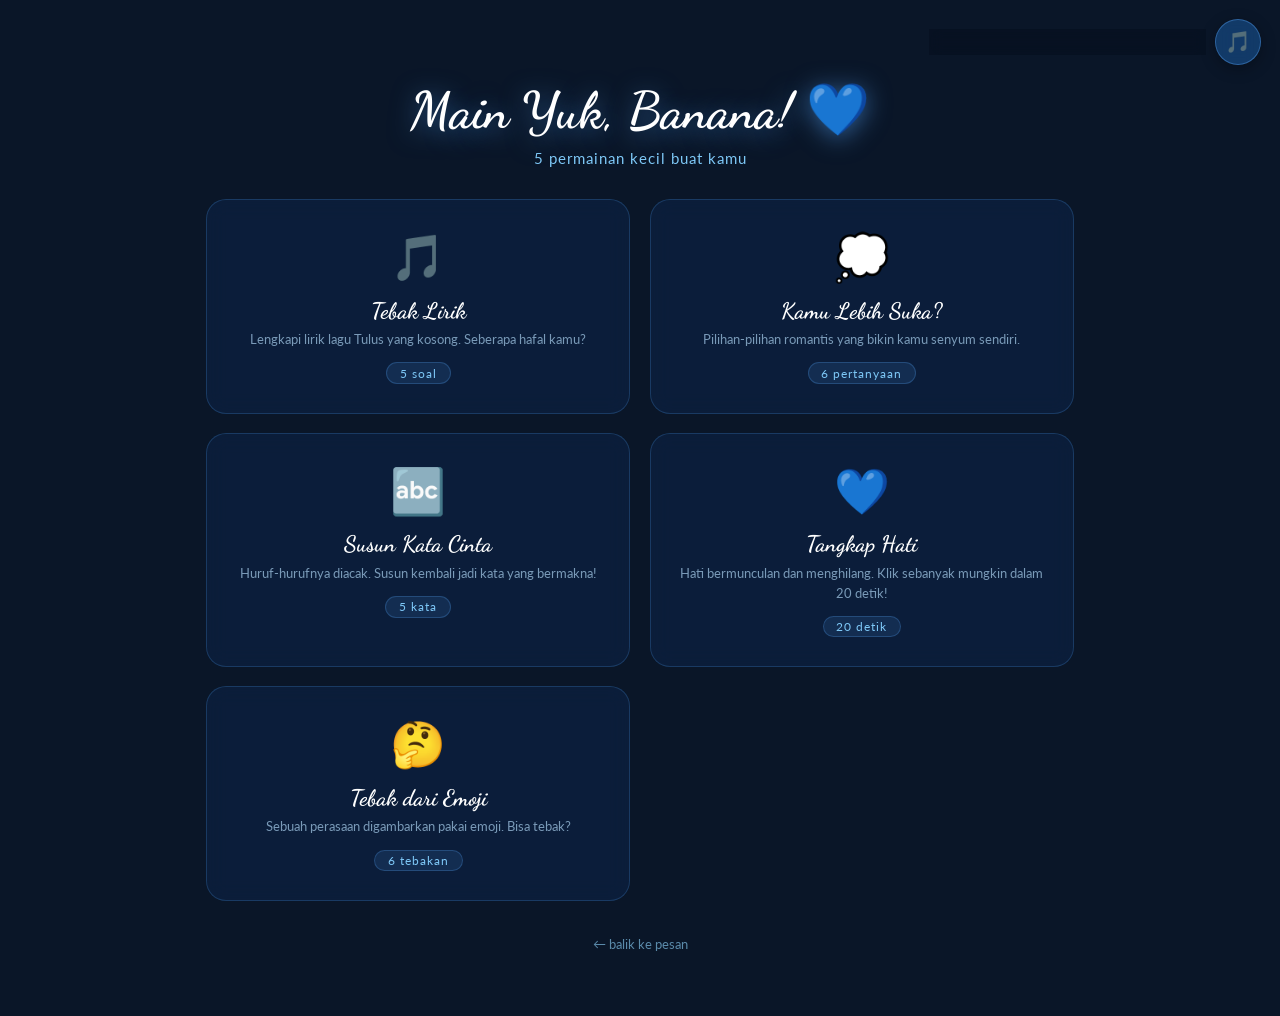
==== lanjut.html @ 04335dae "first commit" ====
<!DOCTYPE html>
<html lang="id">
<head>
  <meta charset="UTF-8" />
  <meta name="viewport" content="width=device-width, initial-scale=1.0"/>
  <title>Main Yuk! 💙</title>
  <link rel="preconnect" href="https://fonts.googleapis.com">
  <link href="https://fonts.googleapis.com/css2?family=Dancing+Script:wght@600;700&family=Lato:wght@300;400;700&display=swap" rel="stylesheet">
  <style>
    *, *::before, *::after { box-sizing: border-box; margin: 0; padding: 0; }
    body {
      background: #0a1628;
      font-family: 'Lato', sans-serif;
      color: #a8c8e8;
      min-height: 100vh;
      overflow-x: hidden;
    }

    /* ===== PARTICLES ===== */
    .particles-container { position: fixed; inset: 0; pointer-events: none; z-index: 0; overflow: hidden; }
    .particle { position: absolute; bottom: -30px; animation: floatUp linear infinite; opacity: 0; }
    @keyframes floatUp {
      0%   { transform: translateY(0) rotate(0deg); opacity: 0; }
      10%  { opacity: 1; }
      90%  { opacity: 0.5; }
      100% { transform: translateY(-110vh) rotate(360deg); opacity: 0; }
    }

    /* ===== MUSIC BUTTON ===== */
    #musicWrapper {
      position: fixed; top: 1.2rem; right: 1.2rem;
      z-index: 8000; display: flex; align-items: center; gap: 0.6rem; flex-direction: row-reverse;
    }
    #musicBtn {
      position: relative; background: rgba(26,95,168,0.5);
      border: 1.5px solid rgba(74,144,217,0.5); border-radius: 50%;
      width: 46px; height: 46px; display: flex; align-items: center; justify-content: center;
      font-size: 1.3rem; cursor: pointer; backdrop-filter: blur(8px);
      transition: background 0.2s, transform 0.2s; box-shadow: 0 4px 15px rgba(0,0,0,0.3);
    }
    #musicBtn:hover { background: rgba(74,144,217,0.6); transform: scale(1.1); }
    #musicBtn.playing { animation: musicPulse 1.5s ease-in-out infinite; }
    @keyframes musicPulse {
      0%, 100% { box-shadow: 0 4px 15px rgba(74,144,217,0.4); }
      50%       { box-shadow: 0 4px 30px rgba(74,144,217,0.8); }
    }
    #musicNote {
      font-size: 0.72rem; color: rgba(168,200,232,0.75);
      background: rgba(6,15,30,0.6); backdrop-filter: blur(6px);
      border: 1px solid rgba(74,144,217,0.2); border-radius: 20px;
      padding: 0.3rem 0.75rem; white-space: nowrap; letter-spacing: 0.5px;
    }

    /* ===== LAYOUT ===== */
    .page { display: none; position: relative; z-index: 1; min-height: 100vh; padding: 2rem 1rem 4rem; }
    .page.active { display: block; }

    /* ===== HUB ===== */
    .hub-header { text-align: center; padding: 3rem 1rem 2rem; }
    .hub-header h1 {
      font-family: 'Dancing Script', cursive;
      font-size: clamp(2rem, 7vw, 3.2rem);
      color: #fff; text-shadow: 0 4px 24px rgba(74,144,217,0.6);
      margin-bottom: 0.5rem;
    }
    .hub-header p { color: #7ec8f7; font-size: 0.95rem; letter-spacing: 1px; }

    .games-grid {
      display: grid;
      grid-template-columns: repeat(auto-fit, minmax(280px, 1fr));
      gap: 1.2rem; max-width: 900px; margin: 0 auto; padding: 0 1rem;
    }
    .game-card {
      background: rgba(13,35,71,0.6); border: 1px solid rgba(74,144,217,0.25);
      border-radius: 20px; padding: 1.8rem 1.5rem; cursor: pointer;
      transition: transform 0.2s, border-color 0.2s, box-shadow 0.2s;
      backdrop-filter: blur(10px); text-align: center;
    }
    .game-card:hover {
      transform: translateY(-4px); border-color: rgba(74,144,217,0.6);
      box-shadow: 0 8px 32px rgba(74,144,217,0.2);
    }
    .game-card .icon { font-size: 2.8rem; margin-bottom: 0.8rem; display: block; }
    .game-card h3 { font-family: 'Dancing Script', cursive; font-size: 1.4rem; color: #fff; margin-bottom: 0.4rem; }
    .game-card p { font-size: 0.82rem; color: #7a9ab8; line-height: 1.5; }
    .game-card .badge {
      display: inline-block; margin-top: 0.8rem; padding: 0.2rem 0.8rem;
      background: rgba(74,144,217,0.15); border: 1px solid rgba(74,144,217,0.3);
      border-radius: 20px; font-size: 0.72rem; color: #7ec8f7; letter-spacing: 1px;
    }

    /* ===== GAME CONTAINER ===== */
    .game-wrap {
      max-width: 640px; margin: 0 auto; padding: 1rem;
      animation: fadeUp 0.4s ease both;
    }
    @keyframes fadeUp {
      from { opacity: 0; transform: translateY(20px); }
      to   { opacity: 1; transform: translateY(0); }
    }
    .game-header { display: flex; align-items: center; gap: 1rem; margin-bottom: 1.5rem; }
    .btn-back-game {
      background: rgba(74,144,217,0.1); border: 1px solid rgba(74,144,217,0.3);
      color: #7ec8f7; border-radius: 50px; padding: 0.4rem 1rem;
      font-size: 0.82rem; cursor: pointer; font-family: 'Lato', sans-serif;
      transition: background 0.2s;
    }
    .btn-back-game:hover { background: rgba(74,144,217,0.25); }
    .game-title {
      font-family: 'Dancing Script', cursive; font-size: 1.6rem; color: #fff;
    }

    .card-box {
      background: rgba(13,35,71,0.7); border: 1px solid rgba(74,144,217,0.2);
      border-radius: 20px; padding: 2rem; backdrop-filter: blur(12px);
      box-shadow: 0 4px 30px rgba(0,0,0,0.3);
    }

    /* Score & info */
    .score-bar {
      display: flex; justify-content: space-between; align-items: center;
      margin-bottom: 1.2rem; padding: 0.5rem 1rem;
      background: rgba(74,144,217,0.08); border-radius: 10px;
      font-size: 0.82rem; color: #7ec8f7;
    }
    .score-bar span { font-weight: 700; color: #fff; }

    /* Buttons */
    .btn-primary {
      display: inline-block; padding: 0.75rem 2rem;
      background: rgba(74,144,217,0.2); border: 1.5px solid rgba(74,144,217,0.5);
      color: #7ec8f7; border-radius: 50px; font-size: 0.9rem;
      font-family: 'Lato', sans-serif; cursor: pointer;
      transition: background 0.2s, transform 0.15s;
    }
    .btn-primary:hover { background: rgba(74,144,217,0.35); transform: translateY(-1px); }
    .btn-primary:disabled { opacity: 0.4; cursor: default; transform: none; }

    .btn-danger {
      display: inline-block; padding: 0.75rem 2rem;
      background: rgba(217,74,74,0.15); border: 1.5px solid rgba(217,74,74,0.4);
      color: #f7a0a0; border-radius: 50px; font-size: 0.9rem;
      font-family: 'Lato', sans-serif; cursor: pointer; transition: background 0.2s;
    }
    .btn-danger:hover { background: rgba(217,74,74,0.28); }

    .text-center { text-align: center; }
    .mt-1 { margin-top: 0.8rem; }
    .mt-2 { margin-top: 1.5rem; }
    .mt-3 { margin-top: 2rem; }
    .gap-1 { gap: 0.6rem; }
    .flex-center { display: flex; justify-content: center; align-items: center; flex-wrap: wrap; }

    /* ===== GAME 1 - TEBAK LIRIK ===== */
    .lyric-line {
      font-size: 1.1rem; color: #c8dff0; line-height: 2;
      margin-bottom: 1.2rem; text-align: center;
    }
    .lyric-blank {
      display: inline-block; border-bottom: 2px solid #4a90d9;
      min-width: 80px; text-align: center; color: #7ec8f7;
      font-weight: 700; padding: 0 4px;
    }
    .choices-grid {
      display: grid; grid-template-columns: 1fr 1fr;
      gap: 0.7rem; margin-top: 1rem;
    }
    .choice-btn {
      padding: 0.7rem; background: rgba(74,144,217,0.08);
      border: 1px solid rgba(74,144,217,0.25); border-radius: 12px;
      color: #a8c8e8; font-size: 0.88rem; cursor: pointer;
      font-family: 'Lato', sans-serif; transition: all 0.15s;
      text-align: center;
    }
    .choice-btn:hover:not(:disabled) { background: rgba(74,144,217,0.2); border-color: #4a90d9; }
    .choice-btn.correct { background: rgba(74,200,100,0.2); border-color: #4dc864; color: #9fedb5; }
    .choice-btn.wrong   { background: rgba(217,74,74,0.2);  border-color: #d94a4a; color: #f7a0a0; }
    .choice-btn:disabled { cursor: default; }
    .feedback-msg { text-align: center; font-size: 1rem; min-height: 1.5rem; margin-top: 0.8rem; }

    /* ===== GAME 2 - PILIH JAWABAN ===== */
    .question-text {
      font-size: 1.1rem; color: #c8dff0; text-align: center;
      margin-bottom: 1.5rem; line-height: 1.7;
    }
    .options-col { display: flex; flex-direction: column; gap: 0.7rem; }
    .option-btn {
      padding: 0.85rem 1.2rem; background: rgba(74,144,217,0.08);
      border: 1px solid rgba(74,144,217,0.25); border-radius: 14px;
      color: #a8c8e8; font-size: 0.9rem; cursor: pointer;
      font-family: 'Lato', sans-serif; transition: all 0.15s; text-align: left;
    }
    .option-btn:hover:not(:disabled) { background: rgba(74,144,217,0.2); border-color: #4a90d9; transform: translateX(4px); }
    .option-btn.selected { background: rgba(74,144,217,0.3); border-color: #7ec8f7; color: #fff; }
    .result-text {
      margin-top: 1rem; padding: 1rem; border-radius: 12px; text-align: center;
      font-size: 0.9rem; line-height: 1.6;
      background: rgba(74,144,217,0.1); border: 1px solid rgba(74,144,217,0.2);
      color: #c8dff0; display: none;
    }

    /* ===== GAME 3 - SUSUN KATA ===== */
    .word-target {
      text-align: center; font-family: 'Dancing Script', cursive;
      font-size: 1.3rem; color: #7ec8f7; margin-bottom: 0.5rem;
    }
    .word-hint { text-align: center; font-size: 0.78rem; color: #5a8aaa; margin-bottom: 1.2rem; }
    .letter-slots {
      display: flex; justify-content: center; flex-wrap: wrap; gap: 0.5rem;
      min-height: 52px; margin-bottom: 1rem; padding: 0.5rem;
      background: rgba(74,144,217,0.05); border: 1px dashed rgba(74,144,217,0.2);
      border-radius: 12px;
    }
    .letter-tile {
      width: 42px; height: 42px; background: rgba(74,144,217,0.15);
      border: 1.5px solid rgba(74,144,217,0.4); border-radius: 8px;
      display: flex; align-items: center; justify-content: center;
      font-size: 1.1rem; font-weight: 700; color: #fff; cursor: pointer;
      transition: transform 0.1s, background 0.15s; user-select: none;
    }
    .letter-tile:hover { background: rgba(74,144,217,0.3); transform: scale(1.08); }
    .letter-tile.placed { background: rgba(74,200,100,0.15); border-color: #4dc864; }
    .letter-tile.empty  { background: transparent; border-color: rgba(74,144,217,0.15); cursor: default; }
    .letter-tile.wrong-anim { animation: shake 0.3s ease; }
    @keyframes shake { 0%,100%{transform:translateX(0)} 25%{transform:translateX(-5px)} 75%{transform:translateX(5px)} }
    .shuffle-src {
      display: flex; justify-content: center; flex-wrap: wrap; gap: 0.5rem; margin-top: 0.5rem;
    }

    /* ===== GAME 4 - KLIK HATI ===== */
    #heartArena {
      position: relative; width: 100%; height: 340px;
      background: rgba(6,15,30,0.5); border: 1px solid rgba(74,144,217,0.15);
      border-radius: 16px; overflow: hidden; cursor: default;
    }
    .heart-target {
      position: absolute; font-size: 2rem; cursor: pointer;
      user-select: none; transition: transform 0.1s;
      animation: heartAppear 0.2s ease;
    }
    .heart-target:hover { transform: scale(1.2); }
    @keyframes heartAppear { from{transform:scale(0)} to{transform:scale(1)} }
    .combo-text {
      position: absolute; font-size: 0.9rem; font-weight: 700;
      color: #7ec8f7; pointer-events: none; animation: floatScore 0.8s ease forwards;
    }
    @keyframes floatScore { 0%{opacity:1;transform:translateY(0)} 100%{opacity:0;transform:translateY(-40px)} }
    #timer-bar-wrap {
      width: 100%; height: 8px; background: rgba(74,144,217,0.15);
      border-radius: 4px; margin-bottom: 0.8rem; overflow: hidden;
    }
    #timer-bar { height: 100%; background: #4a90d9; border-radius: 4px; transition: width 0.1s linear; }

    /* ===== GAME 5 - TEBAK EMOJI ===== */
    .emoji-display {
      font-size: 3.5rem; text-align: center; margin: 1rem 0 0.5rem;
      letter-spacing: 6px;
    }
    .emoji-question { text-align: center; color: #7a9ab8; font-size: 0.85rem; margin-bottom: 1.2rem; }
    .emoji-input {
      width: 100%; padding: 0.8rem 1rem;
      background: rgba(74,144,217,0.08); border: 1.5px solid rgba(74,144,217,0.3);
      border-radius: 12px; color: #fff; font-size: 1rem;
      font-family: 'Lato', sans-serif; outline: none; text-align: center;
      transition: border-color 0.2s;
    }
    .emoji-input:focus { border-color: #4a90d9; }
    .emoji-input.correct { border-color: #4dc864; background: rgba(74,200,100,0.1); }
    .emoji-input.wrong   { border-color: #d94a4a; background: rgba(217,74,74,0.1); animation: shake 0.3s; }
    .hint-text { text-align: center; color: #5a8aaa; font-size: 0.8rem; margin-top: 0.5rem; min-height: 1.2rem; }

    /* ===== RESULT SCREEN ===== */
    .result-screen { text-align: center; padding: 1.5rem; }
    .result-screen .big-emoji { font-size: 4rem; margin-bottom: 1rem; }
    .result-screen h2 { font-family: 'Dancing Script', cursive; font-size: 2rem; color: #fff; margin-bottom: 0.5rem; }
    .result-screen p { color: #a8c8e8; margin-bottom: 1.5rem; }
    .final-score { font-size: 2.5rem; font-weight: 700; color: #7ec8f7; }

    /* ===== PROGRESS STARS ===== */
    .stars-row { display: flex; justify-content: center; gap: 0.4rem; margin: 0.8rem 0; }
    .star { font-size: 1.4rem; opacity: 0.25; transition: opacity 0.3s; }
    .star.lit { opacity: 1; }

    /* ===== RESPONSIVE ===== */
    @media(max-width:480px){
      .choices-grid { grid-template-columns: 1fr; }
      #heartArena { height: 280px; }
      .games-grid { grid-template-columns: 1fr; }
    }
  </style>
</head>
<body>

<!-- PARTICLES -->
<div class="particles-container" id="particlesContainer"></div>

<!-- MUSIC -->
<div id="musicWrapper">
  <button id="musicBtn" onclick="toggleMusic()" title="Musik">🎵</button>
  <span id="musicNote" style="font-family:'Lato',sans-serif;font-size:0.72rem;color:rgba(168,200,232,0.75);background:rgba(6,15,30,0.6);backdrop-filter:blur(6px);border:1px solid rgba(74,144,217,0.2);border-radius:20px;padding:0.3rem 0.75rem;white-space:nowrap;letter-spacing:0.5px;">🎵 kalau mau sambil lagu klik tombol musik</span>
</div>

<!-- ===================== HUB PAGE ===================== -->
<div id="page-hub" class="page active">
  <div class="hub-header">
    <h1>Main Yuk, Banana! 💙</h1>
    <p>5 permainan kecil buat kamu</p>
  </div>
  <div class="games-grid">
    <div class="game-card" onclick="openGame('g1')">
      <span class="icon">🎵</span>
      <h3>Tebak Lirik</h3>
      <p>Lengkapi lirik lagu Tulus yang kosong. Seberapa hafal kamu?</p>
      <span class="badge">5 soal</span>
    </div>
    <div class="game-card" onclick="openGame('g2')">
      <span class="icon">💭</span>
      <h3>Kamu Lebih Suka?</h3>
      <p>Pilihan-pilihan romantis yang bikin kamu senyum sendiri.</p>
      <span class="badge">6 pertanyaan</span>
    </div>
    <div class="game-card" onclick="openGame('g3')">
      <span class="icon">🔤</span>
      <h3>Susun Kata Cinta</h3>
      <p>Huruf-hurufnya diacak. Susun kembali jadi kata yang bermakna!</p>
      <span class="badge">5 kata</span>
    </div>
    <div class="game-card" onclick="openGame('g4')">
      <span class="icon">💙</span>
      <h3>Tangkap Hati</h3>
      <p>Hati bermunculan dan menghilang. Klik sebanyak mungkin dalam 20 detik!</p>
      <span class="badge">20 detik</span>
    </div>
    <div class="game-card" onclick="openGame('g5')">
      <span class="icon">🤔</span>
      <h3>Tebak dari Emoji</h3>
      <p>Sebuah perasaan digambarkan pakai emoji. Bisa tebak?</p>
      <span class="badge">6 tebakan</span>
    </div>
  </div>
  <div class="text-center mt-3">
    <a href="pesan.html" style="color:#5a8aaa;font-size:0.82rem;text-decoration:none;">← balik ke pesan</a>
  </div>
</div>

<!-- ===================== GAME 1 - TEBAK LIRIK ===================== -->
<div id="page-g1" class="page">
  <div class="game-wrap">
    <div class="game-header">
      <button class="btn-back-game" onclick="backToHub()">← Hub</button>
      <span class="game-title">🎵 Tebak Lirik</span>
    </div>
    <div class="card-box">
      <div class="score-bar">
        <div>Soal <span id="g1-qnum">1</span>/5</div>
        <div>Skor <span id="g1-score">0</span></div>
      </div>
      <div class="stars-row" id="g1-stars"></div>
      <p style="text-align:center;font-size:0.8rem;color:#5a8aaa;margin-bottom:1rem;">Pilih kata yang tepat untuk melengkapi lirik:</p>
      <div class="lyric-line" id="g1-lyric"></div>
      <div class="choices-grid" id="g1-choices"></div>
      <div class="feedback-msg" id="g1-feedback"></div>
      <div class="text-center mt-2">
        <button class="btn-primary" id="g1-next" onclick="g1Next()" style="display:none;">Lanjut →</button>
      </div>
    </div>
  </div>
</div>

<!-- ===================== GAME 2 - PILIH JAWABAN ===================== -->
<div id="page-g2" class="page">
  <div class="game-wrap">
    <div class="game-header">
      <button class="btn-back-game" onclick="backToHub()">← Hub</button>
      <span class="game-title">💭 Kamu Lebih Suka?</span>
    </div>
    <div class="card-box">
      <div class="score-bar">
        <div>Pertanyaan <span id="g2-qnum">1</span>/6</div>
        <div id="g2-status">Pilih salah satu!</div>
      </div>
      <p class="question-text" id="g2-question"></p>
      <div class="options-col" id="g2-options"></div>
      <div class="result-text" id="g2-result"></div>
      <div class="text-center mt-2">
        <button class="btn-primary" id="g2-next" onclick="g2Next()" style="display:none;">Selanjutnya →</button>
      </div>
    </div>
  </div>
</div>

<!-- ===================== GAME 3 - SUSUN KATA ===================== -->
<div id="page-g3" class="page">
  <div class="game-wrap">
    <div class="game-header">
      <button class="btn-back-game" onclick="backToHub()">← Hub</button>
      <span class="game-title">🔤 Susun Kata</span>
    </div>
    <div class="card-box">
      <div class="score-bar">
        <div>Kata <span id="g3-qnum">1</span>/5</div>
        <div>Skor <span id="g3-score">0</span></div>
      </div>
      <p class="word-hint" id="g3-hint">Petunjuk: —</p>
      <div class="letter-slots" id="g3-slots"></div>
      <div class="shuffle-src" id="g3-src"></div>
      <div class="feedback-msg" id="g3-feedback"></div>
      <div class="flex-center gap-1 mt-2">
        <button class="btn-danger" onclick="g3Reset()">↺ Reset</button>
        <button class="btn-primary" id="g3-next" onclick="g3Next()" style="display:none;">Lanjut →</button>
      </div>
    </div>
  </div>
</div>

<!-- ===================== GAME 4 - TANGKAP HATI ===================== -->
<div id="page-g4" class="page">
  <div class="game-wrap">
    <div class="game-header">
      <button class="btn-back-game" onclick="backToHub()">← Hub</button>
      <span class="game-title">💙 Tangkap Hati</span>
    </div>
    <div class="card-box">
      <div class="score-bar">
        <div>Skor: <span id="g4-score">0</span></div>
        <div>Waktu: <span id="g4-time">20</span>s</div>
      </div>
      <div id="timer-bar-wrap"><div id="timer-bar" style="width:100%"></div></div>
      <div id="heartArena" id="g4-arena"></div>
      <div class="text-center mt-2" id="g4-start-wrap">
        <button class="btn-primary" onclick="g4Start()">Mulai!</button>
      </div>
      <div class="result-screen" id="g4-result" style="display:none;">
        <div class="big-emoji">💙</div>
        <h2>Waktu Habis!</h2>
        <p>Kamu berhasil menangkap</p>
        <div class="final-score" id="g4-final">0</div>
        <p>hati 💙</p>
        <div class="flex-center gap-1 mt-2">
          <button class="btn-primary" onclick="g4Start()">Main Lagi</button>
          <button class="btn-back-game" onclick="backToHub()">← Hub</button>
        </div>
      </div>
    </div>
  </div>
</div>

<!-- ===================== GAME 5 - TEBAK EMOJI ===================== -->
<div id="page-g5" class="page">
  <div class="game-wrap">
    <div class="game-header">
      <button class="btn-back-game" onclick="backToHub()">← Hub</button>
      <span class="game-title">🤔 Tebak dari Emoji</span>
    </div>
    <div class="card-box">
      <div class="score-bar">
        <div>Soal <span id="g5-qnum">1</span>/6</div>
        <div>Skor <span id="g5-score">0</span></div>
      </div>
      <div class="emoji-display" id="g5-emoji"></div>
      <p class="emoji-question" id="g5-question">Perasaan apa yang digambarkan emoji ini?</p>
      <div class="choices-grid" id="g5-choices"></div>
      <div class="feedback-msg" id="g5-feedback"></div>
      <div class="hint-text" id="g5-hint"></div>
      <div class="text-center mt-2">
        <button class="btn-primary" id="g5-next" onclick="g5Next()" style="display:none;">Lanjut →</button>
      </div>
    </div>
  </div>
</div>

<script>
// ===== PARTICLES =====
const EMOJIS = ['💙','🌸','✨','💫','⭐','🌊','🫧'];
const pContainer = document.getElementById('particlesContainer');
function createParticle() {
  const el = document.createElement('span');
  el.classList.add('particle');
  el.textContent = EMOJIS[Math.floor(Math.random() * EMOJIS.length)];
  el.style.left = Math.random() * 100 + 'vw';
  const dur = 8 + Math.random() * 10, delay = Math.random() * 5;
  el.style.animationDuration = dur + 's';
  el.style.animationDelay   = delay + 's';
  el.style.fontSize = (0.7 + Math.random() * 1.1) + 'rem';
  pContainer.appendChild(el);
  setTimeout(() => el.remove(), (dur + delay) * 1000);
}
for (let i = 0; i < 14; i++) createParticle();
setInterval(createParticle, 700);

// ===== NAVIGATION =====
function openGame(id) {
  document.querySelectorAll('.page').forEach(p => p.classList.remove('active'));
  document.getElementById('page-' + id).classList.add('active');
  window.scrollTo(0, 0);
  if (id === 'g1') g1Init();
  if (id === 'g2') g2Init();
  if (id === 'g3') g3Init();
  if (id === 'g4') g4Reset();
  if (id === 'g5') g5Init();
}
function backToHub() {
  if (typeof g4StopTimer === 'function') g4StopTimer();
  document.querySelectorAll('.page').forEach(p => p.classList.remove('active'));
  document.getElementById('page-hub').classList.add('active');
  window.scrollTo(0, 0);
}

// ===== HELPERS =====
function shuffle(arr) {
  const a = [...arr];
  for (let i = a.length - 1; i > 0; i--) {
    const j = Math.floor(Math.random() * (i + 1));
    [a[i], a[j]] = [a[j], a[i]];
  }
  return a;
}
function renderStars(containerId, total, lit) {
  const c = document.getElementById(containerId);
  c.innerHTML = '';
  for (let i = 0; i < total; i++) {
    const s = document.createElement('span');
    s.className = 'star' + (i < lit ? ' lit' : '');
    s.textContent = '⭐';
    c.appendChild(s);
  }
}

// ===========================
// GAME 1 — TEBAK LIRIK
// ===========================
const G1_DATA = [
  {
    before: 'Tiap kali aku melihatmu,',
    blank: 'Jantungku',
    after: 'selalu berdebar',
    choices: ['Jantungku','Pikiranku','Langkahku','Tanganku'],
    correct: 0
  },
  {
    before: 'Biarkanku di sampingmu,',
    blank: 'berkuranglah',
    after: 'satu jiwa yang sepi',
    choices: ['bertambahlah','berkuranglah','terlepaslah','bersatulah'],
    correct: 1
  },
  {
    before: 'Kamu membuatku',
    blank: 'jatuh suka',
    after: 'tanpa permisi',
    choices: ['jatuh cinta','jatuh suka','jatuh hati','jatuh rindu'],
    correct: 1
  },
  {
    before: 'Dan aku tak bisa',
    blank: 'berpura-pura',
    after: 'tidak merasakannya',
    choices: ['berpaling','berlari','berpura-pura','bersembunyi'],
    correct: 2
  },
  {
    before: 'Satu jiwa',
    blank: 'yang sepi',
    after: 'kini tak sendiri lagi',
    choices: ['yang lelah','yang rindu','yang sepi','yang menanti'],
    correct: 2
  }
];
let g1Index = 0, g1Score = 0, g1Answered = false;

function g1Init() {
  g1Index = 0; g1Score = 0; g1Answered = false;
  renderStars('g1-stars', 5, 0);
  g1Render();
}
function g1Render() {
  const q = G1_DATA[g1Index];
  document.getElementById('g1-qnum').textContent  = g1Index + 1;
  document.getElementById('g1-score').textContent = g1Score;
  document.getElementById('g1-feedback').textContent = '';
  document.getElementById('g1-next').style.display = 'none';
  g1Answered = false;

  document.getElementById('g1-lyric').innerHTML =
    `"${q.before} <span class="lyric-blank">___</span> ${q.after}"`;

  const grid = document.getElementById('g1-choices');
  grid.innerHTML = '';
  shuffle(q.choices).forEach(choice => {
    const btn = document.createElement('button');
    btn.className = 'choice-btn';
    btn.textContent = choice;
    btn.onclick = () => g1Answer(btn, choice, q);
    grid.appendChild(btn);
  });
}
function g1Answer(btn, choice, q) {
  if (g1Answered) return;
  g1Answered = true;
  const correct = q.choices[q.correct];
  document.querySelectorAll('#g1-choices .choice-btn').forEach(b => {
    b.disabled = true;
    if (b.textContent === correct) b.classList.add('correct');
  });
  const fb = document.getElementById('g1-feedback');
  if (choice === correct) {
    btn.classList.add('correct');
    g1Score++;
    fb.textContent = '✅ Betul!';
    fb.style.color = '#4dc864';
    renderStars('g1-stars', 5, g1Score);
  } else {
    btn.classList.add('wrong');
    fb.textContent = `❌ Jawabannya: "${correct}"`;
    fb.style.color = '#f7a0a0';
  }
  document.getElementById('g1-score').textContent = g1Score;
  if (g1Index < G1_DATA.length - 1) {
    document.getElementById('g1-next').style.display = 'inline-block';
  } else {
    setTimeout(() => g1Finish(), 1200);
  }
}
function g1Next() {
  g1Index++;
  g1Render();
}
function g1Finish() {
  const box = document.querySelector('#page-g1 .card-box');
  const msg = g1Score === 5 ? 'Hafal banget sih kamu 🥺💙' : g1Score >= 3 ? 'Lumayan hafalnya nih!' : 'Kurang dengerin lagunya nih~';
  box.innerHTML = `
    <div class="result-screen">
      <div class="big-emoji">${g1Score === 5 ? '🏆' : g1Score >= 3 ? '🌸' : '💙'}</div>
      <h2>Selesai!</h2>
      <p>${msg}</p>
      <div class="final-score">${g1Score}/5</div>
      <div class="flex-center gap-1 mt-2">
        <button class="btn-primary" onclick="openGame('g1')">Main Lagi</button>
        <button class="btn-back-game" onclick="backToHub()">← Hub</button>
      </div>
    </div>`;
}

// ===========================
// GAME 2 — KAMU LEBIH SUKA?
// ===========================
const G2_DATA = [
  {
    q: 'Kamu lebih suka...',
    opts: ['Dikirimin lagu setiap pagi ☀️','Dapet pesan "lagi mikirin kamu" tengah malam 🌙'],
    results: [
      'Kamu tipe yang suka hangatnya pagi bareng orang spesial. Manis banget!',
      'Kamu suka kejutan tengah malam yang bikin senyum sendiri. Romantis!'
    ]
  },
  {
    q: 'Kamu lebih suka...',
    opts: ['Jalan-jalan ke tempat sepi berdua 🌿','Nonton film bareng sambil rebahan 🎬'],
    results: [
      'Kamu menikmati momen intim di alam terbuka. Jiwa petualang yang romantis!',
      'Kamu suka kehangatan di zona nyaman. Cozy dan menyenangkan!'
    ]
  },
  {
    q: 'Kamu lebih suka...',
    opts: ['Dipeluk dari belakang tiba-tiba 🤗','Pegangan tangan sambil jalan 🤝'],
    results: [
      'Gesture kecil yang bikin kaget itu selalu berhasil bikin kamu meleleh!',
      'Kamu suka koneksi sederhana yang terasa sepanjang jalan. Warm!'
    ]
  },
  {
    q: 'Kalau kangen, kamu lebih suka...',
    opts: ['Langsung bilang "aku kangen" 💬','Kirim meme atau lagu tanpa bilang apa-apa 🎵'],
    results: [
      'Jujur dan berani! Kamu percaya kejujuran adalah bentuk cinta.',
      'Kamu ekspresi perasaannya lewat hal-hal kecil yang penuh makna. Cute!'
    ]
  },
  {
    q: 'Kamu lebih suka hadiah...',
    opts: ['Sesuatu yang dibuat sendiri 🎨','Sesuatu yang memang kamu mau dari dulu 🎁'],
    results: [
      'Usaha dan waktu yang dicurahkan lebih berharga dari apapun buatmu!',
      'Kamu senang kalau orang spesial benar-benar memperhatikan keinginanmu!'
    ]
  },
  {
    q: 'Kamu lebih suka...',
    opts: ['Saling diem tapi nyaman bareng 🤫','Ngobrol panjang sampai lupa waktu 💬'],
    results: [
      'Comfortable silence itu bahasa cinta tersendiri buatmu. Dalam!',
      'Kamu hidup dari koneksi lewat kata-kata. Setiap cerita terasa berharga!'
    ]
  }
];
let g2Index = 0;

function g2Init() {
  g2Index = 0;
  g2Render();
}
function g2Render() {
  const q = G2_DATA[g2Index];
  document.getElementById('g2-qnum').textContent = g2Index + 1;
  document.getElementById('g2-status').textContent = 'Pilih salah satu!';
  document.getElementById('g2-result').style.display = 'none';
  document.getElementById('g2-next').style.display = 'none';
  document.getElementById('g2-question').textContent = q.q;
  const col = document.getElementById('g2-options');
  col.innerHTML = '';
  q.opts.forEach((opt, i) => {
    const btn = document.createElement('button');
    btn.className = 'option-btn';
    btn.textContent = opt;
    btn.onclick = () => g2Pick(i);
    col.appendChild(btn);
  });
}
function g2Pick(i) {
  const q = G2_DATA[g2Index];
  document.querySelectorAll('#g2-options .option-btn').forEach((b, idx) => {
    b.disabled = true;
    if (idx === i) b.classList.add('selected');
  });
  const res = document.getElementById('g2-result');
  res.textContent = q.results[i];
  res.style.display = 'block';
  document.getElementById('g2-status').textContent = '💙';
  if (g2Index < G2_DATA.length - 1) {
    document.getElementById('g2-next').style.display = 'inline-block';
  } else {
    setTimeout(() => g2Finish(), 1000);
  }
}
function g2Next() { g2Index++; g2Render(); }
function g2Finish() {
  const box = document.querySelector('#page-g2 .card-box');
  box.innerHTML = `
    <div class="result-screen">
      <div class="big-emoji">💙</div>
      <h2>Kamu udah selesai!</h2>
      <p>Semoga jawaban-jawaban itu suatu hari bisa dibagi sama seseorang yang tepat 🌸</p>
      <div class="flex-center gap-1 mt-2">
        <button class="btn-primary" onclick="openGame('g2')">Ulang</button>
        <button class="btn-back-game" onclick="backToHub()">← Hub</button>
      </div>
    </div>`;
}
</script>

<script>
// ===========================
// GAME 3 — SUSUN KATA
// ===========================
const G3_DATA = [
  { word: 'RINDU',    hint: 'Perasaan saat ingin bertemu seseorang' },
  { word: 'SAYANG',   hint: 'Rasa kasih yang dalam' },
  { word: 'DEKAT',    hint: 'Lawan dari jauh' },
  { word: 'HANGAT',   hint: 'Seperti pelukan yang nyaman' },
  { word: 'BAHAGIA',  hint: 'Perasaan yang kamu bawa ke mana-mana' }
];
let g3Index = 0, g3Score = 0, g3Placed = [], g3Remaining = [];

function g3Init() { g3Index = 0; g3Score = 0; g3Render(); }

function g3Render() {
  const w = G3_DATA[g3Index];
  g3Placed = Array(w.word.length).fill(null);
  g3Remaining = shuffle(w.word.split(''));
  document.getElementById('g3-qnum').textContent  = g3Index + 1;
  document.getElementById('g3-score').textContent = g3Score;
  document.getElementById('g3-hint').textContent  = 'Petunjuk: ' + w.hint;
  document.getElementById('g3-feedback').textContent = '';
  document.getElementById('g3-next').style.display = 'none';
  g3DrawSlots();
  g3DrawSrc();
}

function g3DrawSlots() {
  const c = document.getElementById('g3-slots');
  c.innerHTML = '';
  G3_DATA[g3Index].word.split('').forEach((_, i) => {
    const t = document.createElement('div');
    t.className = 'letter-tile' + (g3Placed[i] ? ' placed' : ' empty');
    t.textContent = g3Placed[i] || '';
    t.dataset.slot = i;
    if (g3Placed[i]) {
      t.onclick = () => g3RemoveLetter(i);
      t.title = 'Klik untuk hapus';
    }
    c.appendChild(t);
  });
}

function g3DrawSrc() {
  const c = document.getElementById('g3-src');
  c.innerHTML = '';
  g3Remaining.forEach((letter, i) => {
    const t = document.createElement('div');
    t.className = 'letter-tile';
    t.textContent = letter;
    t.dataset.srcIdx = i;
    t.onclick = () => g3PlaceLetter(i, letter, t);
    c.appendChild(t);
  });
}

function g3PlaceLetter(srcIdx, letter) {
  const emptySlot = g3Placed.indexOf(null);
  if (emptySlot === -1) return;
  g3Placed[emptySlot] = letter;
  g3Remaining.splice(srcIdx, 1);
  g3DrawSlots();
  g3DrawSrc();
  if (!g3Placed.includes(null)) g3Check();
}

function g3RemoveLetter(slotIdx) {
  const letter = g3Placed[slotIdx];
  g3Remaining.push(letter);
  g3Placed[slotIdx] = null;
  g3DrawSlots();
  g3DrawSrc();
  document.getElementById('g3-feedback').textContent = '';
}

function g3Reset() { g3Render(); }

function g3Check() {
  const answer = g3Placed.join('');
  const correct = G3_DATA[g3Index].word;
  const fb = document.getElementById('g3-feedback');
  if (answer === correct) {
    fb.textContent = '✅ Betul! ' + correct;
    fb.style.color = '#4dc864';
    g3Score++;
    document.getElementById('g3-score').textContent = g3Score;
    if (g3Index < G3_DATA.length - 1) {
      document.getElementById('g3-next').style.display = 'inline-block';
    } else {
      setTimeout(g3Finish, 1000);
    }
  } else {
    fb.textContent = '❌ Belum tepat, coba lagi!';
    fb.style.color = '#f7a0a0';
    document.querySelectorAll('#g3-slots .letter-tile').forEach(t => {
      t.classList.add('wrong-anim');
      setTimeout(() => t.classList.remove('wrong-anim'), 400);
    });
    setTimeout(g3Reset, 600);
  }
}

function g3Next() { g3Index++; g3Render(); }

function g3Finish() {
  const box = document.querySelector('#page-g3 .card-box');
  const msg = g3Score === 5 ? 'Sempurna! Kamu emang jago!' : `${g3Score} dari 5 kata berhasil disusun!`;
  box.innerHTML = `
    <div class="result-screen">
      <div class="big-emoji">${g3Score === 5 ? '🏆' : '🌸'}</div>
      <h2>Selesai!</h2>
      <p>${msg}</p>
      <div class="final-score">${g3Score}/5</div>
      <div class="flex-center gap-1 mt-2">
        <button class="btn-primary" onclick="openGame('g3')">Main Lagi</button>
        <button class="btn-back-game" onclick="backToHub()">← Hub</button>
      </div>
    </div>`;
}

// ===========================
// GAME 4 — TANGKAP HATI
// ===========================
const HEART_EMOJIS = ['💙','💜','🩵','💛','🤍','🩷'];
let g4Score = 0, g4TimeLeft = 20, g4Running = false;
let g4Interval = null, g4SpawnInterval = null;

function g4Reset() {
  g4StopTimer();
  g4Score = 0; g4TimeLeft = 20; g4Running = false;
  document.getElementById('g4-score').textContent = '0';
  document.getElementById('g4-time').textContent  = '20';
  document.getElementById('timer-bar').style.width = '100%';
  document.getElementById('heartArena').innerHTML  = '';
  document.getElementById('g4-result').style.display    = 'none';
  document.getElementById('g4-start-wrap').style.display = 'block';
}

function g4StopTimer() {
  clearInterval(g4Interval);
  clearInterval(g4SpawnInterval);
  g4Running = false;
}

function g4Start() {
  g4Reset();
  document.getElementById('g4-start-wrap').style.display = 'none';
  g4Running = true;

  // Spawn hati
  g4SpawnInterval = setInterval(() => {
    if (!g4Running) return;
    g4SpawnHeart();
  }, 700);

  // Timer countdown
  g4Interval = setInterval(() => {
    g4TimeLeft--;
    document.getElementById('g4-time').textContent = g4TimeLeft;
    document.getElementById('timer-bar').style.width = (g4TimeLeft / 20 * 100) + '%';
    if (g4TimeLeft <= 0) {
      g4StopTimer();
      g4End();
    }
  }, 1000);
}

function g4SpawnHeart() {
  const arena = document.getElementById('heartArena');
  const el = document.createElement('div');
  el.className = 'heart-target';
  el.textContent = HEART_EMOJIS[Math.floor(Math.random() * HEART_EMOJIS.length)];
  const maxX = arena.clientWidth  - 50;
  const maxY = arena.clientHeight - 50;
  el.style.left = (10 + Math.random() * maxX) + 'px';
  el.style.top  = (10 + Math.random() * maxY) + 'px';
  el.onclick = (e) => {
    if (!g4Running) return;
    g4Score++;
    document.getElementById('g4-score').textContent = g4Score;
    // Floating score text
    const txt = document.createElement('div');
    txt.className = 'combo-text';
    txt.textContent = '+1 💙';
    txt.style.left = el.style.left;
    txt.style.top  = el.style.top;
    arena.appendChild(txt);
    setTimeout(() => txt.remove(), 800);
    el.remove();
  };
  arena.appendChild(el);
  // Auto-hilang setelah 1.8 detik
  setTimeout(() => { if (el.parentNode) el.remove(); }, 1800);
}

function g4End() {
  document.getElementById('heartArena').innerHTML = '';
  document.getElementById('g4-final').textContent = g4Score;
  document.getElementById('g4-result').style.display = 'block';
}

// ===========================
// GAME 5 — TEBAK EMOJI
// ===========================
const G5_DATA = [
  {
    emoji: '🦋💓😶',
    question: 'Perasaan apa ini?',
    choices: ['Gugup tapi seneng', 'Takut sendirian', 'Lagi sakit', 'Mau tidur'],
    correct: 0,
    hint: 'Kupu-kupu di perut, jantung berdebar, nggak bisa ngomong...'
  },
  {
    emoji: '🌧️📱🕐',
    question: 'Situasi apa ini?',
    choices: ['Hujan-hujanan', 'Nungguin pesan yang nggak bales-bales', 'Telat masuk kerja', 'Nonton film horor'],
    correct: 1,
    hint: 'Hujan, megang HP, nunggu...'
  },
  {
    emoji: '👀🙈💗',
    question: 'Perasaan apa ini?',
    choices: ['Mengantuk', 'Suka diam-diam tapi pura-pura nggak', 'Malu ketahuan makan banyak', 'Lagi marah'],
    correct: 1,
    hint: 'Liat-liatin tapi pura-pura nggak lihat...'
  },
  {
    emoji: '🎵🚶💭',
    question: 'Lagi ngapain ini?',
    choices: ['Olahraga pagi', 'Jalan sambil dengerin lagu sambil mikirin seseorang', 'Latihan nyanyi', 'Lagi nyasar'],
    correct: 1,
    hint: 'Dengerin lagu, jalan, pikiran kemana-mana...'
  },
  {
    emoji: '😴💬❓',
    question: 'Situasi apa ini?',
    choices: ['Ketiduran pas belajar', 'Nunggu diajak ngobrol duluan tapi dua-duanya nunggu', 'Mimpi buruk', 'Lagi bingung ujian'],
    correct: 1,
    hint: 'Dua-duanya online, dua-duanya diam...'
  },
  {
    emoji: '🌙⭐💙',
    question: 'Perasaan apa ini?',
    choices: ['Takut gelap', 'Tenang dan damai malam-malam sambil kangen seseorang', 'Pengen begadang', 'Lagi liatin langit'],
    correct: 1,
    hint: 'Malam, bintang, dan rasa hangat di dada...'
  }
];
let g5Index = 0, g5Score = 0;

function g5Init() { g5Index = 0; g5Score = 0; g5Render(); }

function g5Render() {
  const q = G5_DATA[g5Index];
  document.getElementById('g5-qnum').textContent    = g5Index + 1;
  document.getElementById('g5-score').textContent   = g5Score;
  document.getElementById('g5-emoji').textContent   = q.emoji;
  document.getElementById('g5-question').textContent = q.question;
  document.getElementById('g5-feedback').textContent = '';
  document.getElementById('g5-hint').textContent     = '';
  document.getElementById('g5-next').style.display   = 'none';

  const grid = document.getElementById('g5-choices');
  grid.innerHTML = '';
  shuffle([...q.choices.map((c, i) => ({c, i}))]).forEach(({c, i}) => {
    const btn = document.createElement('button');
    btn.className   = 'choice-btn';
    btn.textContent = c;
    btn.onclick     = () => g5Answer(btn, i, q);
    grid.appendChild(btn);
  });
}

function g5Answer(btn, choiceIdx, q) {
  document.querySelectorAll('#g5-choices .choice-btn').forEach(b => b.disabled = true);
  const fb   = document.getElementById('g5-feedback');
  const hint = document.getElementById('g5-hint');
  // Tandai jawaban benar
  document.querySelectorAll('#g5-choices .choice-btn').forEach(b => {
    if (b.textContent === q.choices[q.correct]) b.classList.add('correct');
  });
  if (choiceIdx === q.correct) {
    btn.classList.add('correct');
    g5Score++;
    fb.textContent = '✅ Tepat!';
    fb.style.color = '#4dc864';
  } else {
    btn.classList.add('wrong');
    fb.textContent = `❌ Jawabannya: "${q.choices[q.correct]}"`;
    fb.style.color = '#f7a0a0';
  }
  hint.textContent = '💡 ' + q.hint;
  document.getElementById('g5-score').textContent = g5Score;
  if (g5Index < G5_DATA.length - 1) {
    document.getElementById('g5-next').style.display = 'inline-block';
  } else {
    setTimeout(g5Finish, 1200);
  }
}

function g5Next() { g5Index++; g5Render(); }

function g5Finish() {
  const box = document.querySelector('#page-g5 .card-box');
  const msg = g5Score >= 5 ? 'Kamu bisa baca perasaan dengan baik 💙' :
              g5Score >= 3 ? 'Lumayan peka! 🌸' : 'Masih perlu belajar baca perasaan nih~';
  box.innerHTML = `
    <div class="result-screen">
      <div class="big-emoji">${g5Score >= 5 ? '🏆' : '💙'}</div>
      <h2>Kamu selesai!</h2>
      <p>${msg}</p>
      <div class="final-score">${g5Score}/6</div>
      <div class="flex-center gap-1 mt-2">
        <button class="btn-primary" onclick="openGame('g5')">Main Lagi</button>
        <button class="btn-back-game" onclick="backToHub()">← Hub</button>
      </div>
    </div>`;
}

// ===========================
// MUSIK (persistent localStorage)
// ===========================
const MUSIC_URL = 'https://archive.org/download/tulus-manusia/06.%20Jatuh%20Suka.mp3';
let audio = null, isPlaying = false;
let saveIntervalLanjut = null;

function initMusic() {
  if (!audio) {
    audio = new Audio(MUSIC_URL);
    audio.loop = false; // Tidak loop — biar ada alert saat selesai
    audio.volume = 0.4;
    // Ketika lagu selesai
    audio.addEventListener('ended', function() {
      isPlaying = false;
      clearInterval(saveIntervalLanjut);
      localStorage.setItem('musikAktif', 'tidak');
      localStorage.removeItem('musikPosisi');
      const btn = document.getElementById('musicBtn');
      if (btn) { btn.textContent = '🎵'; btn.classList.remove('playing'); }
      const note = document.getElementById('musicNote');
      if (note) note.style.display = '';
      showMusicStopAlertLanjut();
    });
  }
}

function showMusicStopAlertLanjut() {
  const alertEl = document.getElementById('musikStopAlertLanjut');
  if (alertEl) alertEl.style.display = 'flex';
}

function lanjutMusikLanjut() {
  document.getElementById('musikStopAlertLanjut').style.display = 'none';
  initMusic();
  audio.currentTime = 0;
  audio.play().then(() => {
    isPlaying = true;
    const btn = document.getElementById('musicBtn');
    if (btn) { btn.textContent = '🎶'; btn.classList.add('playing'); }
    const note = document.getElementById('musicNote');
    if (note) note.style.display = 'none';
    localStorage.setItem('musikAktif', 'ya');
    localStorage.setItem('musikPosisi', '0');
    startSavingPosition();
  }).catch(() => {});
}

function tanpaMusikLanjut() {
  document.getElementById('musikStopAlertLanjut').style.display = 'none';
  localStorage.setItem('musikAktif', 'tidak');
  localStorage.removeItem('musikPosisi');
}

function startSavingPosition() {
  clearInterval(saveIntervalLanjut);
  saveIntervalLanjut = setInterval(() => {
    if (audio && isPlaying) localStorage.setItem('musikPosisi', audio.currentTime);
  }, 200);
}
window.addEventListener('load', () => {
  const btn = document.getElementById('musicBtn');
  const note = document.getElementById('musicNote');
  if (localStorage.getItem('musikAktif') === 'ya') {
    initMusic();
    const savedPos = parseFloat(localStorage.getItem('musikPosisi') || '0');
    audio.currentTime = savedPos;
    audio.play().then(() => {
      isPlaying = true;
      btn.textContent = '🎶';
      btn.classList.add('playing');
      note.style.display = 'none';
      startSavingPosition();
    }).catch(() => {});
  }
});
function toggleMusic() {
  const btn = document.getElementById('musicBtn');
  const note = document.getElementById('musicNote');
  initMusic();
  if (isPlaying) {
    audio.pause(); isPlaying = false;
    clearInterval(saveIntervalLanjut);
    btn.textContent = '🎵'; btn.classList.remove('playing');
    note.style.display = '';
    localStorage.setItem('musikAktif', 'tidak');
    localStorage.removeItem('musikPosisi');
  } else {
    const savedPos = parseFloat(localStorage.getItem('musikPosisi') || '0');
    audio.currentTime = savedPos;
    audio.play().catch(() => {});
    isPlaying = true;
    btn.textContent = '🎶'; btn.classList.add('playing');
    note.style.display = 'none';
    localStorage.setItem('musikAktif', 'ya');
    startSavingPosition();
  }
}
</script>

  <!-- ===== ALERT MUSIK SELESAI ===== -->
  <div id="musikStopAlertLanjut" style="
    display: none;
    position: fixed; inset: 0;
    background: rgba(0,0,0,0.65);
    z-index: 99999;
    align-items: center;
    justify-content: center;
    backdrop-filter: blur(6px);
  ">
    <div style="
      background: linear-gradient(135deg, #060f1e 0%, #0d2347 100%);
      border: 1.5px solid rgba(74,144,217,0.4);
      border-radius: 24px;
      padding: 2.5rem 2rem;
      max-width: 380px;
      width: 90%;
      text-align: center;
      box-shadow: 0 20px 60px rgba(0,0,0,0.5);
      animation: alertInLanjut 0.4s cubic-bezier(0.34,1.56,0.64,1) both;
    ">
      <style>
        @keyframes alertInLanjut {
          from { opacity: 0; transform: scale(0.85) translateY(20px); }
          to   { opacity: 1; transform: scale(1) translateY(0); }
        }
      </style>
      <div style="font-size: 2.5rem; margin-bottom: 0.8rem;">🎵</div>
      <h3 style="
        font-family: 'Dancing Script', cursive;
        font-size: 1.6rem;
        color: #7ec8f7;
        margin-bottom: 0.7rem;
      ">Musiknya Udah Selesai~</h3>
      <p style="
        color: #a8c8e8;
        font-size: 0.88rem;
        line-height: 1.6;
        margin-bottom: 1.8rem;
      ">Mau lanjut dengerin musik lagi,<br>atau lanjut tanpa musik?</p>
      <div style="display: flex; gap: 1rem; justify-content: center;">
        <button onclick="lanjutMusikLanjut()" style="
          padding: 0.75rem 1.5rem;
          background: linear-gradient(135deg, #1a5fa8, #4a90d9);
          border: none;
          border-radius: 50px;
          color: #fff;
          font-size: 0.88rem;
          font-family: 'Lato', sans-serif;
          font-weight: 700;
          cursor: pointer;
          box-shadow: 0 4px 20px rgba(74,144,217,0.4);
          transition: transform 0.15s;
        " onmouseover="this.style.transform='translateY(-2px)'" onmouseout="this.style.transform=''">
          🎵 Lanjut Musik
        </button>
        <button onclick="tanpaMusikLanjut()" style="
          padding: 0.75rem 1.5rem;
          background: rgba(255,255,255,0.08);
          border: 1.5px solid rgba(255,255,255,0.2);
          border-radius: 50px;
          color: #a8c8e8;
          font-size: 0.88rem;
          font-family: 'Lato', sans-serif;
          cursor: pointer;
          transition: background 0.2s;
        " onmouseover="this.style.background='rgba(255,255,255,0.15)'" onmouseout="this.style.background='rgba(255,255,255,0.08)'">
          Tanpa Musik
        </button>
      </div>
    </div>
  </div>

</body>
</html>
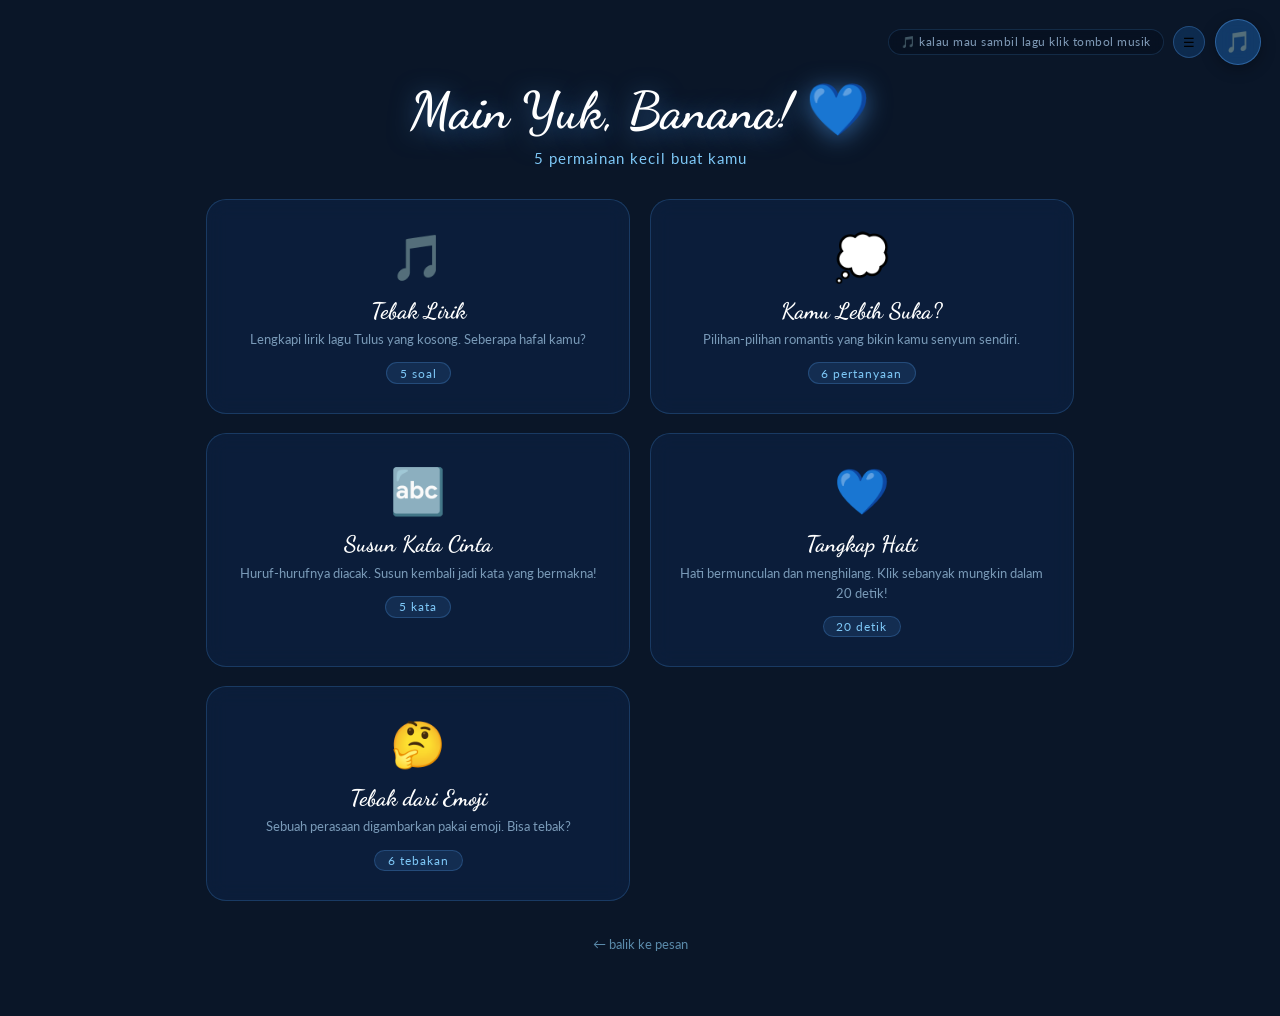
==== commit 71e57a88: "feat: add song picker, 2 Oasis tracks (Wonderwall, Stand By Me), fix about-you filename, update SW c" ====
--- a/lanjut.html
+++ b/lanjut.html
@@ -287,6 +287,24 @@
       #heartArena { height: 280px; }
       .games-grid { grid-template-columns: 1fr; }
     }
+
+    /* ===== MUSIC PICKER ===== */
+    @keyframes pickerIn {
+      from { opacity: 0; transform: translateY(-8px) scale(0.95); }
+      to   { opacity: 1; transform: translateY(0) scale(1); }
+    }
+    .music-pick-item {
+      display: flex; align-items: center; gap: 0.6rem;
+      padding: 0.5rem 0.6rem; border-radius: 10px;
+      cursor: pointer; transition: background 0.15s;
+      font-size: 0.82rem; color: #a8c8e8;
+    }
+    .music-pick-item:hover { background: rgba(74,144,217,0.15); }
+    .music-pick-item.active { background: rgba(74,144,217,0.25); color: #fff; }
+    .music-pick-item .pick-num {
+      font-size: 0.7rem; color: #5a8aaa; min-width: 1.2rem; text-align: center;
+    }
+    .music-pick-item.active .pick-num { color: #7ec8f7; }
   </style>
 </head>
 <body>
@@ -297,7 +315,30 @@
 <!-- MUSIC -->
 <div id="musicWrapper">
   <button id="musicBtn" onclick="toggleMusic()" title="Musik">🎵</button>
+  <button id="musicListBtn" onclick="togglePlaylist()" title="Pilih Lagu" style="
+    background: rgba(26,95,168,0.3); border: 1.5px solid rgba(74,144,217,0.35);
+    border-radius: 50%; width: 32px; height: 32px;
+    display: flex; align-items: center; justify-content: center;
+    font-size: 0.8rem; cursor: pointer; backdrop-filter: blur(8px);
+  ">&#9776;</button>
   <span id="musicNote" style="font-family:'Lato',sans-serif;font-size:0.72rem;color:rgba(168,200,232,0.75);background:rgba(6,15,30,0.6);backdrop-filter:blur(6px);border:1px solid rgba(74,144,217,0.2);border-radius:20px;padding:0.3rem 0.75rem;white-space:nowrap;letter-spacing:0.5px;">🎵 kalau mau sambil lagu klik tombol musik</span>
+</div>
+
+<!-- ===== MUSIC PICKER PANEL ===== -->
+<div id="musicPicker" style="
+  display: none;
+  position: fixed; top: 5.5rem; right: 1.2rem;
+  z-index: 8000;
+  background: rgba(6,15,30,0.95);
+  border: 1.5px solid rgba(74,144,217,0.4);
+  border-radius: 16px;
+  padding: 0.6rem;
+  min-width: 220px;
+  backdrop-filter: blur(12px);
+  box-shadow: 0 12px 40px rgba(0,0,0,0.5);
+  animation: pickerIn 0.25s ease both;
+">
+  <div style="font-family:'Dancing Script',cursive;color:#7ec8f7;font-size:1rem;padding:0.3rem 0.6rem 0.5rem;border-bottom:1px solid rgba(74,144,217,0.15);margin-bottom:0.4rem;">Playlist</div>
 </div>
 
 <!-- ===================== HUB PAGE ===================== -->
@@ -1069,104 +1110,11 @@
     </div>`;
 }
 
-// ===========================
-// MUSIK (persistent localStorage)
-// ===========================
-const MUSIC_URL = 'https://archive.org/download/tulus-manusia/06.%20Jatuh%20Suka.mp3';
-let audio = null, isPlaying = false;
-let saveIntervalLanjut = null;
-
-function initMusic() {
-  if (!audio) {
-    audio = new Audio(MUSIC_URL);
-    audio.loop = false; // Tidak loop — biar ada alert saat selesai
-    audio.volume = 0.4;
-    // Ketika lagu selesai
-    audio.addEventListener('ended', function() {
-      isPlaying = false;
-      clearInterval(saveIntervalLanjut);
-      localStorage.setItem('musikAktif', 'tidak');
-      localStorage.removeItem('musikPosisi');
-      const btn = document.getElementById('musicBtn');
-      if (btn) { btn.textContent = '🎵'; btn.classList.remove('playing'); }
-      const note = document.getElementById('musicNote');
-      if (note) note.style.display = '';
-      showMusicStopAlertLanjut();
-    });
-  }
-}
-
-function showMusicStopAlertLanjut() {
-  const alertEl = document.getElementById('musikStopAlertLanjut');
-  if (alertEl) alertEl.style.display = 'flex';
-}
-
-function lanjutMusikLanjut() {
-  document.getElementById('musikStopAlertLanjut').style.display = 'none';
-  initMusic();
-  audio.currentTime = 0;
-  audio.play().then(() => {
-    isPlaying = true;
-    const btn = document.getElementById('musicBtn');
-    if (btn) { btn.textContent = '🎶'; btn.classList.add('playing'); }
-    const note = document.getElementById('musicNote');
-    if (note) note.style.display = 'none';
-    localStorage.setItem('musikAktif', 'ya');
-    localStorage.setItem('musikPosisi', '0');
-    startSavingPosition();
-  }).catch(() => {});
-}
-
-function tanpaMusikLanjut() {
-  document.getElementById('musikStopAlertLanjut').style.display = 'none';
-  localStorage.setItem('musikAktif', 'tidak');
-  localStorage.removeItem('musikPosisi');
-}
-
-function startSavingPosition() {
-  clearInterval(saveIntervalLanjut);
-  saveIntervalLanjut = setInterval(() => {
-    if (audio && isPlaying) localStorage.setItem('musikPosisi', audio.currentTime);
-  }, 200);
-}
-window.addEventListener('load', () => {
-  const btn = document.getElementById('musicBtn');
-  const note = document.getElementById('musicNote');
-  if (localStorage.getItem('musikAktif') === 'ya') {
-    initMusic();
-    const savedPos = parseFloat(localStorage.getItem('musikPosisi') || '0');
-    audio.currentTime = savedPos;
-    audio.play().then(() => {
-      isPlaying = true;
-      btn.textContent = '🎶';
-      btn.classList.add('playing');
-      note.style.display = 'none';
-      startSavingPosition();
-    }).catch(() => {});
-  }
-});
-function toggleMusic() {
-  const btn = document.getElementById('musicBtn');
-  const note = document.getElementById('musicNote');
-  initMusic();
-  if (isPlaying) {
-    audio.pause(); isPlaying = false;
-    clearInterval(saveIntervalLanjut);
-    btn.textContent = '🎵'; btn.classList.remove('playing');
-    note.style.display = '';
-    localStorage.setItem('musikAktif', 'tidak');
-    localStorage.removeItem('musikPosisi');
-  } else {
-    const savedPos = parseFloat(localStorage.getItem('musikPosisi') || '0');
-    audio.currentTime = savedPos;
-    audio.play().catch(() => {});
-    isPlaying = true;
-    btn.textContent = '🎶'; btn.classList.add('playing');
-    note.style.display = 'none';
-    localStorage.setItem('musikAktif', 'ya');
-    startSavingPosition();
-  }
-}
+</script>
+
+<script src="music.js"></script>
+<script>
+window.addEventListener('load', function() { Music.resume(); });
 </script>
 
   <!-- ===== ALERT MUSIK SELESAI ===== -->
@@ -1210,7 +1158,7 @@
         margin-bottom: 1.8rem;
       ">Mau lanjut dengerin musik lagi,<br>atau lanjut tanpa musik?</p>
       <div style="display: flex; gap: 1rem; justify-content: center;">
-        <button onclick="lanjutMusikLanjut()" style="
+        <button onclick="lanjutMusik()" style="
           padding: 0.75rem 1.5rem;
           background: linear-gradient(135deg, #1a5fa8, #4a90d9);
           border: none;
@@ -1225,7 +1173,7 @@
         " onmouseover="this.style.transform='translateY(-2px)'" onmouseout="this.style.transform=''">
           🎵 Lanjut Musik
         </button>
-        <button onclick="tanpaMusikLanjut()" style="
+        <button onclick="tanpaMusik()" style="
           padding: 0.75rem 1.5rem;
           background: rgba(255,255,255,0.08);
           border: 1.5px solid rgba(255,255,255,0.2);
